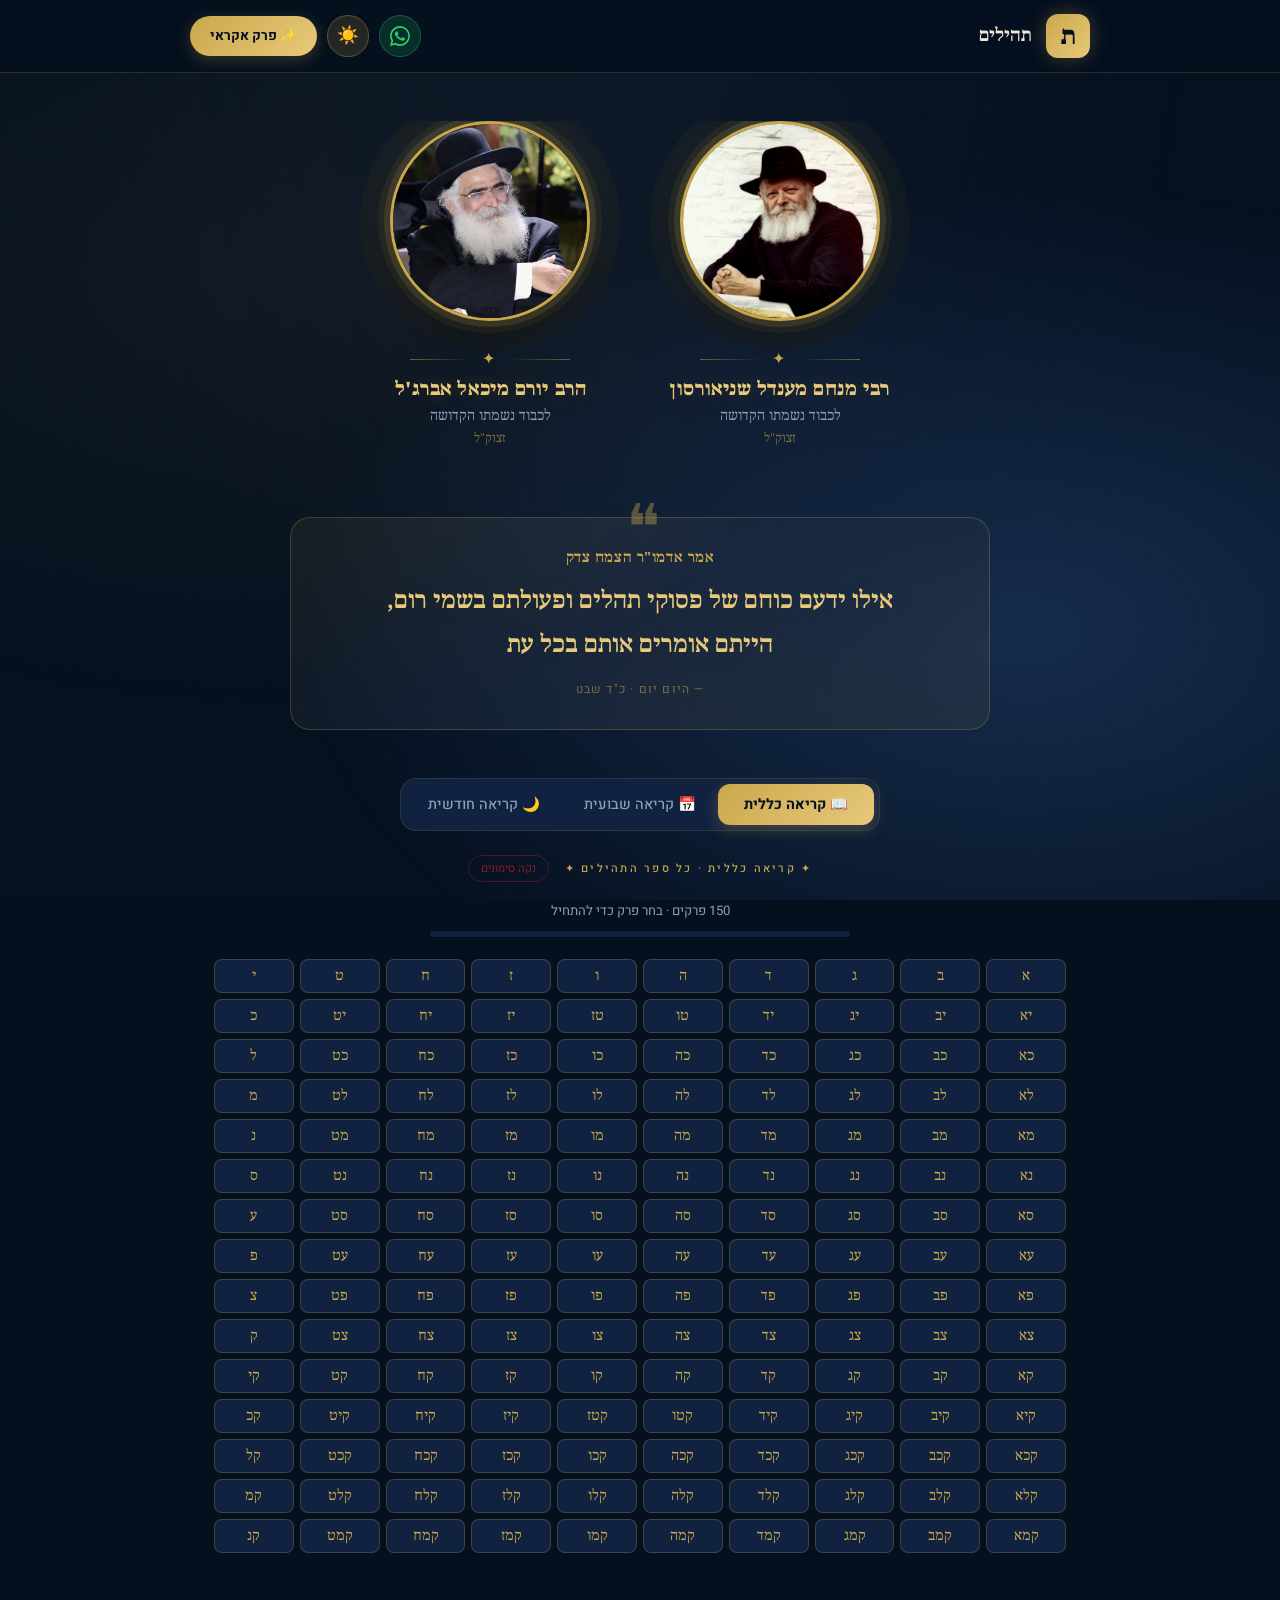
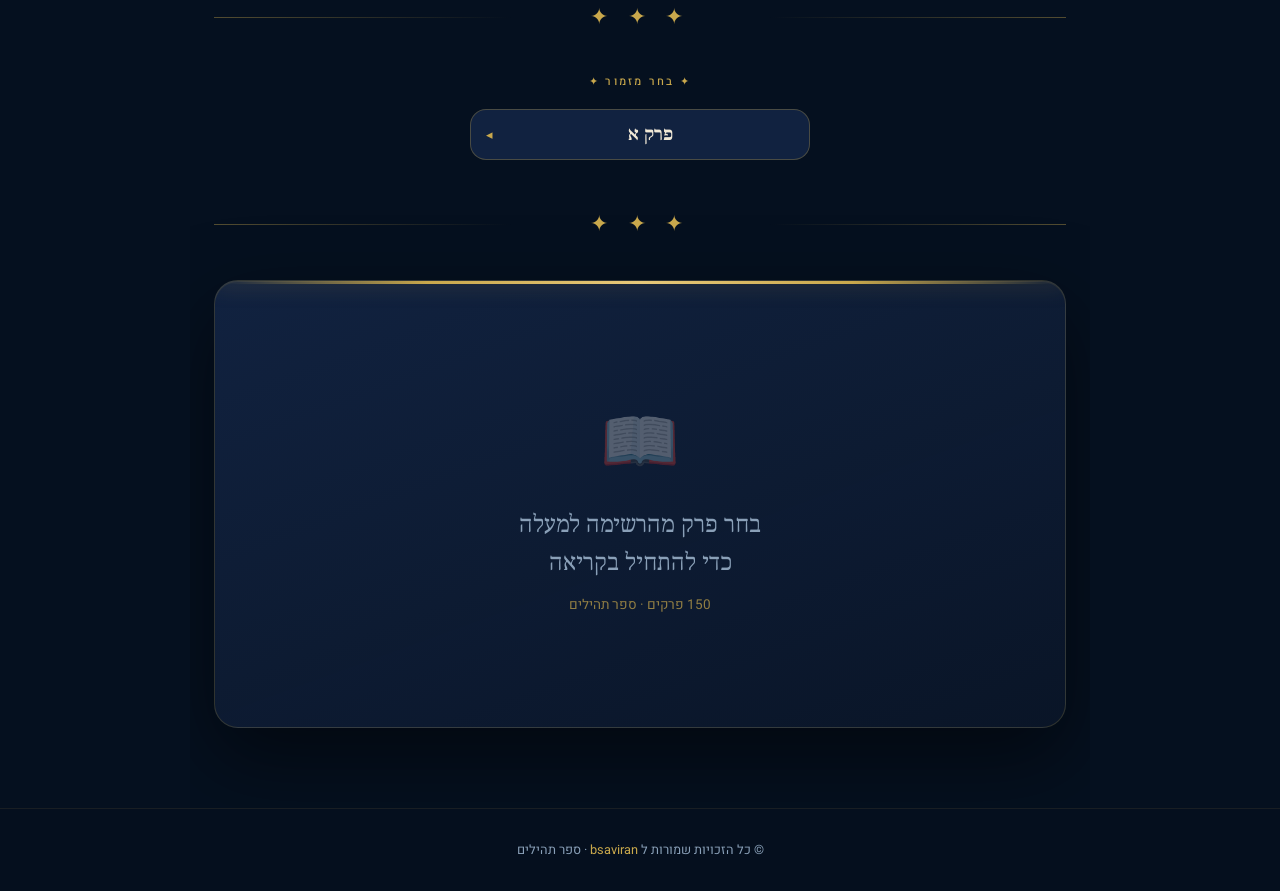
==== index.html @ fd3e4e9b "שיתוף פרק: הקישור פותח ישר את הפרק (?perek=N), באתר ובאפליקציה Co-Authored-By: Claude Opus 5.5 <nore" ====
<!DOCTYPE html>
<html lang="he" dir="rtl">
<head>
    <meta charset="UTF-8">
    <meta name="viewport" content="width=device-width, initial-scale=1.0">
    <title>תהילים</title>
    <meta property="og:description" content="קריאת תהילים יומית בממשק נוח ונקי. לזכויות, לרפואה ולהצלחה.">
    <!-- Favicon - כריכת ספר התהילים -->
    <link rel="icon" type="image/png" href="favicon.png?v=2">

    <!-- PWA - אייקון מסך הבית -->
    <link rel="apple-touch-icon" href="apple-touch-icon.png?v=2">

    <!-- PWA Manifest -->
    <meta name="mobile-web-app-capable" content="yes">
    <meta name="apple-mobile-web-app-capable" content="yes">
    <meta name="apple-mobile-web-app-status-bar-style" content="black-translucent">
    <meta name="apple-mobile-web-app-title" content="תהילים">  
    <meta name="theme-color" content="#0a1628">
    <!-- החלת מצב בהיר/כהה לפני הציור, כדי שלא יהבהב -->
    <script>
        try {
            if (localStorage.getItem('tehillim_theme') === 'light') {
                document.documentElement.dataset.theme = 'light';
                document.querySelector('meta[name="theme-color"]').content = '#f9fafb';
            }
        } catch (e) {}
    </script>
    <link href="https://fonts.googleapis.com/css2?family=Noto+Serif+Hebrew:wght@300;400;700;900&family=Heebo:wght@300;400;500;700&display=swap" rel="stylesheet">
    <link rel="stylesheet" href="style.css?v=9">
</head>
<body>

    <header>
        <div class="header-inner">
            <div class="logo">
                <div class="logo-icon">ת</div>
                <div class="logo-text">
                    תהילים
                </div>
            </div>
            <div class="header-actions">
                <button class="btn-whatsapp" onclick="shareToWhatsapp()" title="שתף בוואטסאפ">
                    <svg xmlns="http://www.w3.org/2000/svg" width="20" height="20" fill="currentColor" viewBox="0 0 16 16">
                        <path d="M13.601 2.326A7.854 7.854 0 0 0 7.994 0C3.627 0 .068 3.558.064 7.926c0 1.399.366 2.76 1.06 3.973L0 16l4.104-1.076a7.858 7.858 0 0 0 3.888 1.02h.003c4.365 0 7.923-3.559 7.927-7.928a7.905 7.905 0 0 0-2.32-5.69zM7.994 14.52a6.573 6.573 0 0 1-3.356-.92l-.24-.144-2.494.654.666-2.433-.156-.251a6.56 6.56 0 0 1-1.007-3.505c0-3.626 2.957-6.584 6.591-6.584a6.56 6.56 0 0 1 4.66 1.931 6.557 6.557 0 0 1 1.928 4.66c-.004 3.639-2.961 6.592-6.592 6.592zm3.615-4.934c-.197-.099-1.17-.578-1.353-.646-.182-.065-.315-.099-.445.099-.133.197-.513.646-.627.775-.114.133-.232.148-.43.05-.197-.1-.836-.308-1.592-.985-.59-.525-.985-1.175-1.103-1.372-.114-.198-.011-.304.088-.403.087-.088.197-.232.296-.346.1-.114.133-.198.198-.33.065-.134.034-.248-.015-.347-.05-.099-.445-1.076-.612-1.47-.16-.389-.323-.335-.445-.34-.114-.007-.247-.007-.38-.007a.729.729 0 0 0-.529.247c-.182.198-.691.677-.691 1.654 0 .977.71 1.916.81 2.049.098.133 1.394 2.132 3.383 2.992.47.205.84.326 1.129.418.475.152.904.129 1.246.08.38-.058 1.171-.48 1.338-.943.164-.464.164-.86.114-.943-.049-.084-.182-.133-.38-.232z"/>
                    </svg>
                </button>
                <button class="btn-theme" id="btnTheme" onclick="toggleTheme()" title="מצב בהיר / כהה">☀️</button>
                <button class="btn-random" id="btnRandom" onclick="getRandomPerek()">✨ פרק אקראי</button>
            </div>
        </div>
    </header>

    <main>


        <!-- Rabbis Tribute -->
        <div class="rabbis-row animate-in">

            <!-- Lubavitcher Rebbe -->
            <div class="rabbi-tribute">
                <div class="rabbi-frame-outer">
                    <div class="rabbi-glow"></div>
                    <div class="rabbi-frame">
                        <img src="images/rebbe.jpg" alt="הרבי מלובביץ זצוק&quot;ל" />
                    </div>
                </div>
                <div class="rabbi-ornament">
                    <div class="rabbi-ornament-line right"></div>
                    <span class="rabbi-ornament-star">✦</span>
                    <div class="rabbi-ornament-line left"></div>
                </div>
                <div class="rabbi-name" style="font-size:1.15rem;">רבי מנחם מענדל שניאורסון</div>
                <div class="rabbi-sub">לכבוד נשמתו הקדושה</div>
                <div class="rabbi-zl">זצוק"ל</div>
            </div>


            <!-- Rabbi Yoram -->
            <div class="rabbi-tribute">
                <div class="rabbi-frame-outer">
                    <div class="rabbi-glow"></div>
                    <div class="rabbi-frame">
                        <img src="images/rav-abergel.webp" alt="הרב יורם מיכאל אברג'ל זצוק&quot;ל" />
                    </div>
                </div>
                <div class="rabbi-ornament">
                    <div class="rabbi-ornament-line right"></div>
                    <span class="rabbi-ornament-star">✦</span>
                    <div class="rabbi-ornament-line left"></div>
                </div>
                <div class="rabbi-name" style="font-size:1.15rem;">הרב יורם מיכאל אברג'ל</div>
                <div class="rabbi-sub">לכבוד נשמתו הקדושה</div>
                <div class="rabbi-zl">זצוק"ל</div>
            </div>


        </div>

        <!-- Quote Banner -->
        <div class="quote-banner animate-in">
            <div class="quote-shimmer"></div>
            <div class="quote-marks">❝</div>
            <div class="quote-attribution">אמר אדמו"ר הצמח צדק</div>
            <div class="quote-text">אילו ידעם כוחם של פסוקי תהלים ופעולתם בשמי רום,<br>הייתם אומרים אותם בכל עת</div>
            <div class="quote-source">— היום יום · כ"ד שבט</div>
        </div>

        <!-- Tab Switch -->
        <div class="reading-tabs">
            <button class="reading-tab active" id="tabGeneral" onclick="switchTab('general')">📖 קריאה כללית</button>
            <button class="reading-tab" id="tabDaily" onclick="switchTab('daily')">📅 קריאה שבועית</button>
            <button class="reading-tab" id="tabMonthly" onclick="switchTab('monthly')">🌙 קריאה חודשית</button>
        </div>

        <!-- === DAILY / WEEKLY SECTION === -->
        <div class="reading-section" id="sectionDaily">
            <div class="daily-section">
                <div style="display:flex;align-items:center;justify-content:center;gap:16px;margin-bottom:1.2rem;">
                    <p class="daily-label" style="margin-bottom:0;">✦ קריאה שבועית · לפי ימות השבוע ✦</p>
                    <button class="btn-clear-reads" onclick="clearWeeklyReads()"> נקה סימונים</button>
                </div>
                <div class="days-grid" id="daysGrid"></div>
            </div>

            <!-- Day Reading Bar -->
            <div class="day-reading-bar" id="dayReadingBar">
                <div class="day-reading-info">
                    <div class="day-reading-title" id="dayReadingTitle"></div>
                    <div class="day-reading-subtitle" id="dayReadingSubtitle"></div>
                </div>
                <div class="day-reading-btns" id="dayReadingBtns"></div>
            </div>
        </div>

        <!-- === MONTHLY SECTION === -->
        <div class="reading-section" id="sectionMonthly">
            <div class="monthly-section">
                <div style="display:flex;align-items:center;justify-content:center;gap:16px;margin-bottom:1.2rem;">
                    <p class="daily-label" style="margin-bottom:0;">✦ קריאה חודשית · לפי ימות החודש ✦</p>
                    <button class="btn-clear-reads" onclick="clearMonthlyReads()"> נקה סימונים</button>
                </div>
                <div class="monthly-grid" id="monthlyGrid"></div>
            </div>

            <!-- Month Day Reading Bar -->
            <div class="month-reading-bar" id="monthReadingBar">
                <div class="day-reading-info">
                    <div class="month-reading-title" id="monthReadingTitle"></div>
                    <div class="day-reading-subtitle" id="monthReadingSubtitle"></div>
                </div>
                <div class="day-reading-btns" id="monthReadingBtns"></div>
            </div>
        </div>

        <!-- === GENERAL SECTION (all chapters) === -->
        <div class="reading-section active" id="sectionGeneral">
            <div class="general-section">
                <div style="display:flex;align-items:center;justify-content:center;gap:16px;margin-bottom:1.2rem;">
                    <p class="daily-label" style="margin-bottom:0;">✦ קריאה כללית · כל ספר התהילים ✦</p>
                    <button class="btn-clear-reads" onclick="clearGeneralReads()"> נקה סימונים</button>
                </div>
                <div class="general-progress" id="generalProgress"></div>
                <div class="general-progress-track"><div class="general-progress-fill" id="generalProgressFill"></div></div>
                <div class="general-grid" id="generalGrid"></div>
            </div>
        </div>

        <div class="ornament-divider"><span>✦ ✦ ✦</span></div>

        <!-- Selector -->
        <div class="selector-section">
            <p class="selector-label">✦ בחר מזמור ✦</p>
            <div class="selector-wrapper">
                <select id="perekSelect" onchange="fetchPerek(this.value)"></select>
            </div>
        </div>

        <div class="ornament-divider"><span>✦ ✦ ✦</span></div>

        <!-- Loader -->
        <div id="loader">
            <div class="loader-spinner"></div>
            <p class="loader-text">טוען מזמור...</p>
        </div>

        <!-- Chapter Card -->
        <div class="chapter-card" id="chapterCard">
            <div class="card-topbar"></div>
            <div class="card-inner">
                <div id="emptyState" class="empty-state">
                    <div class="empty-icon">📖</div>
                    <div class="empty-text">בחר פרק מהרשימה למעלה<br>כדי להתחיל בקריאה</div>
                    <div class="empty-hint">150 פרקים · ספר תהילים</div>
                </div>
                <div id="chapterContent" style="display:none;">
                    <h2 id="perekTitle"></h2>
                    <p class="chapter-subtitle" id="chapterSubtitle"></p>
                    <div class="text-tools">
                        <button class="tool-btn" id="btnTextSmaller" onclick="changeTextScale(-1)" aria-label="הקטן טקסט" title="הקטן טקסט">א-</button>
                        <button class="tool-btn" id="btnTextBigger" onclick="changeTextScale(1)" aria-label="הגדל טקסט" title="הגדל טקסט">א+</button>
                    </div>
                    <div id="perekBody"></div>
                    <div class="mark-read-wrap">
                        <button class="btn-mark-read" id="btnMarkRead" onclick="toggleRead()">
                            <span id="markReadIcon">☐</span>
                            <span id="markReadText">קראתי</span>
                        </button>
                    </div>
                    <div class="chapter-nav">
                        <button class="nav-btn" id="btnPrev" onclick="navigate(-1)">הקודם ◀</button>
                        <span class="chapter-counter" id="chapterCounter"></span>
                        <button class="nav-btn" id="btnNext" onclick="navigate(1)">▶ הבא</button>
                    </div>
                </div>
            </div>
        </div>
    </main>

    <footer>
        <p class="footer-text">© כל הזכויות שמורות ל<span> bsaviran </span> · ספר תהילים</p>
    </footer>

    <script src="app.js?v=7"></script>
</body>
</html>
---- style.css ----
/* ===== תהילים — עיצוב ===== */

:root {
    --gold: #c9a84c;
    --gold-light: #e8c97a;
    --gold-dim: rgba(201,168,76,0.15);
    --deep: #05101f;
    --navy: #0a1628;
    --navy-mid: #112240;
    --navy-light: #1a3358;
    --text: #f0e8d6;
    --text-dim: #8aa0b8;
    --parchment: #fdf6e3;
    --silver: #8fa3bc;
    --silver-dim: rgba(143,163,188,0.12);

    /* צבעים שמשתנים בין מצב כהה לבהיר */
    --bg: #05101f;
    --header-bg: rgba(5,16,31,0.85);
    --footer-bg: rgba(5,16,31,0.6);
    --panel-bg: rgba(17,34,64,0.9);
    --banner-mid: rgba(17,34,64,0.6);
    --card-end: rgba(10,22,40,0.95);
    --card-shadow: rgba(0,0,0,0.5);
    --glow-1: rgba(26,51,88,0.8);
    --glow-2: rgba(10,22,40,0.9);
    --success: #4ade80;
    --danger: #f87171;
}

/* ===== מצב בהיר: לבן רך עם נייבי וזהב ===== */
:root[data-theme="light"] {
    --gold: #a37b1f;
    --gold-light: #b8912f;
    --gold-dim: rgba(163,123,31,0.10);
    --navy-mid: #f9fafb;            /* כרטיסים — לבן רך, לא בוהק */
    --text: #1c2a3d;                /* טקסט נייבי כהה במקום שחור */
    --text-dim: #66707d;
    --silver: #5b6e86;
    --silver-dim: rgba(91,110,134,0.10);

    --bg: #eef0f3;                  /* רקע לבן-אפרפר קריר */
    --header-bg: rgba(249,250,251,0.92);
    --footer-bg: #f9fafb;
    --panel-bg: #f9fafb;
    --banner-mid: #f9fafb;
    --card-end: #f9fafb;
    --card-shadow: rgba(28,42,61,0.08);
    --glow-1: transparent;
    --glow-2: transparent;
    --success: #2f7a4a;
    --danger: #a83a3a;
}
:root[data-theme="light"] body::after { opacity: 0; }

* { margin: 0; padding: 0; box-sizing: border-box; }

html {
    overflow-x: hidden;
}

body {
    overflow-x: hidden;
    max-width: 100vw;
    position: relative;
}

body {
    font-family: 'Heebo', sans-serif;
    background-color: var(--bg);
    transition: background-color 0.3s, color 0.3s;
    color: var(--text);
    min-height: 100vh;
}

body::before {
    content: '';
    position: fixed;
    inset: 0;
    background:
        radial-gradient(ellipse at 20% 30%, rgba(201,168,76,0.06) 0%, transparent 50%),
        radial-gradient(ellipse at 80% 70%, var(--glow-1) 0%, transparent 50%),
        radial-gradient(ellipse at 50% 0%, var(--glow-2) 0%, transparent 60%);
    pointer-events: none;
    z-index: 0;
}

body::after {
    content: '';
    position: fixed;
    inset: 0;
    background-image: url("data:image/svg+xml,%3Csvg viewBox='0 0 512 512' xmlns='http://www.w3.org/2000/svg'%3E%3Cfilter id='noise'%3E%3CfeTurbulence type='fractalNoise' baseFrequency='0.9' numOctaves='4' stitchTiles='stitch'/%3E%3C/filter%3E%3Crect width='100%25' height='100%25' filter='url(%23noise)' opacity='0.04'/%3E%3C/svg%3E");
    pointer-events: none;
    z-index: 0;
    opacity: 0.4;
}

/* === HEADER === */
header {
    position: sticky;
    top: 0;
    z-index: 100;
    background: var(--header-bg);
    backdrop-filter: blur(20px);
    border-bottom: 1px solid rgba(201,168,76,0.2);
    padding: 0 2rem;
}

.header-inner {
    max-width: 900px;
    margin: 0 auto;
    display: flex;
    align-items: center;
    justify-content: space-between;
    height: 72px;
}

.logo {
    display: flex;
    align-items: center;
    gap: 14px;
}

.logo-icon {
    width: 44px;
    height: 44px;
    background: linear-gradient(135deg, var(--gold), var(--gold-light));
    border-radius: 12px;
    display: flex;
    align-items: center;
    justify-content: center;
    font-family: 'Noto Serif Hebrew', serif;
    font-size: 1.5rem;
    font-weight: 900;
    color: var(--deep);
    box-shadow: 0 0 20px rgba(201,168,76,0.3);
    flex-shrink: 0;
}

.logo-text {
    font-family: 'Noto Serif Hebrew', serif;
    font-size: 0.9rem;
    font-weight: 700;
    color: var(--text);
    line-height: 1.1;
    display: block;
}

.logo-subtitle {
    font-size: 0.6rem;
    color: var(--gold);
    font-family: 'Heebo', sans-serif;
    font-weight: 400;
    line-height: 1.2;
    display: block;
}

@media (min-width: 600px) { 
    .logo-text { font-size: 1.1rem; }
    .logo-subtitle { font-size: 0.7rem; }
}

.header-actions {
    display: flex;
    gap: 10px;
    align-items: center;
}

.btn-whatsapp {
    width: 42px;
    height: 42px;
    background: rgba(37,211,102,0.15);
    border: 1px solid rgba(37,211,102,0.3);
    border-radius: 50%;
    display: flex;
    align-items: center;
    justify-content: center;
    cursor: pointer;
    transition: all 0.3s;
    color: #25d366;
}
.btn-whatsapp:hover {
    background: rgba(37,211,102,0.25);
    transform: scale(1.08);
}

.btn-theme {
    width: 42px;
    height: 42px;
    background: var(--gold-dim);
    border: 1px solid rgba(201,168,76,0.35);
    border-radius: 50%;
    display: flex;
    align-items: center;
    justify-content: center;
    cursor: pointer;
    transition: all 0.3s;
    font-size: 1.1rem;
    line-height: 1;
}
.btn-theme:hover {
    background: rgba(201,168,76,0.25);
    transform: scale(1.08);
}

.btn-random {
    background: linear-gradient(135deg, var(--gold), var(--gold-light));
    color: var(--deep);
    border: none;
    padding: 10px 20px;
    border-radius: 50px;
    font-family: 'Heebo', sans-serif;
    font-size: 0.85rem;
    font-weight: 700;
    cursor: pointer;
    transition: all 0.3s;
    box-shadow: 0 4px 15px rgba(201,168,76,0.25);
    white-space: nowrap;
}
.btn-random:hover {
    transform: translateY(-2px);
    box-shadow: 0 8px 25px rgba(201,168,76,0.4);
}

/* === TABS === */
.reading-tabs {
    display: flex;
    gap: 0;
    margin-bottom: 1.5rem;
    background: var(--navy-mid);
    border: 1px solid rgba(201,168,76,0.15);
    border-radius: 16px;
    padding: 5px;
    max-width: 480px;
    margin-left: auto;
    margin-right: auto;
}

.reading-tab {
    flex: 1;
    padding: 10px 20px;
    border: none;
    border-radius: 12px;
    background: transparent;
    color: var(--text-dim);
    font-family: 'Heebo', sans-serif;
    font-size: 0.9rem;
    font-weight: 500;
    cursor: pointer;
    transition: all 0.3s;
}

.reading-tab.active {
    background: linear-gradient(135deg, var(--gold), var(--gold-light));
    color: var(--deep);
    font-weight: 700;
    box-shadow: 0 4px 15px rgba(201,168,76,0.3);
}

.reading-tab:not(.active):hover {
    color: var(--gold);
    background: var(--gold-dim);
}

/* === MAIN === */
main {
    position: relative;
    z-index: 1;
    max-width: 900px;
    width: 100%;
    margin: 0 auto;
    padding: 3rem 1.5rem 5rem;
    overflow: hidden;
}

/* === DAILY SECTION === */
.daily-section {
    margin-bottom: 3rem;
}

.daily-label {
    font-size: 0.7rem;
    letter-spacing: 0.2em;
    text-transform: uppercase;
    color: var(--gold);
    margin-bottom: 1.2rem;
    text-align: center;
    font-weight: 500;
}

.days-grid {
    display: grid;
    grid-template-columns: repeat(7, 1fr);
    gap: 8px;
}

@media (max-width: 600px) {
    .days-grid {
        grid-template-columns: repeat(4, 1fr);
    }
}

.day-card {
    background: var(--navy-mid);
    border: 1px solid rgba(201,168,76,0.15);
    border-radius: 14px;
    padding: 12px 8px;
    text-align: center;
    cursor: pointer;
    transition: all 0.25s;
    position: relative;
    overflow: hidden;
}

.day-card::before {
    content: '';
    position: absolute;
    inset: 0;
    background: linear-gradient(135deg, var(--gold-dim), transparent);
    opacity: 0;
    transition: opacity 0.25s;
}

.day-card:hover::before,
.day-card.today::before {
    opacity: 1;
}

.day-card:hover,
.day-card.today {
    border-color: var(--gold);
    transform: translateY(-3px);
    box-shadow: 0 8px 25px rgba(0,0,0,0.3), 0 0 15px rgba(201,168,76,0.1);
}

.day-card.today {
    border-color: var(--gold);
    box-shadow: 0 0 0 1px var(--gold), 0 8px 25px rgba(201,168,76,0.2);
}

.today-badge {
    position: absolute;
    top: 5px;
    left: 50%;
    transform: translateX(-50%);
    background: var(--gold);
    color: var(--deep);
    font-size: 0.45rem;
    font-weight: 700;
    padding: 2px 6px;
    border-radius: 20px;
    white-space: nowrap;
    letter-spacing: 0.05em;
}

.day-name {
    font-family: 'Noto Serif Hebrew', serif;
    font-size: 0.95rem;
    font-weight: 700;
    color: var(--text);
    margin-bottom: 4px;
    position: relative;
    z-index: 1;
}

.day-card.today .day-name {
    color: var(--gold-light);
}

.day-range {
    font-family: 'Noto Serif Hebrew', serif;
    font-size: 0.65rem;
    color: var(--text-dim);
    line-height: 1.4;
    position: relative;
    z-index: 1;
}

.day-card.today .day-range {
    color: var(--gold);
}

.day-card .day-count {
    font-size: 0.55rem;
    color: rgba(201,168,76,0.5);
    margin-top: 3px;
    position: relative;
    z-index: 1;
}

.day-done-progress {
    font-size: 0.55rem;
    color: var(--success);
    margin-top: 3px;
    position: relative;
    z-index: 1;
    display: none;
}
.day-done-progress.has-progress {
    display: block;
}

/* === MONTHLY GRID === */
.monthly-section {
    margin-bottom: 3rem;
}

.monthly-grid {
    display: grid;
    grid-template-columns: repeat(6, 1fr);
    gap: 8px;
}

@media (max-width: 600px) {
    .monthly-grid {
        grid-template-columns: repeat(4, 1fr);
    }
}

.month-day-card {
    background: var(--navy-mid);
    border: 1px solid rgba(143,163,188,0.15);
    border-radius: 14px;
    padding: 10px 6px;
    text-align: center;
    cursor: pointer;
    transition: all 0.25s;
    position: relative;
    overflow: hidden;
}

.month-day-card::before {
    content: '';
    position: absolute;
    inset: 0;
    background: linear-gradient(135deg, var(--gold-dim), transparent);
    opacity: 0;
    transition: opacity 0.25s;
}

.month-day-card:hover::before {
    opacity: 1;
}

.month-day-card:hover {
    border-color: var(--gold);
    transform: translateY(-3px);
    box-shadow: 0 8px 25px rgba(0,0,0,0.3);
}

.month-day-card.today-month {
    border-color: var(--gold);
    box-shadow: 0 0 0 1px var(--gold), 0 8px 25px rgba(201,168,76,0.2);
}

.month-day-card.today-month::before {
    opacity: 1;
}

.today-month-badge {
    position: absolute;
    top: 5px;
    left: 50%;
    transform: translateX(-50%);
    background: var(--gold);
    color: var(--deep);
    font-size: 0.42rem;
    font-weight: 700;
    padding: 2px 5px;
    border-radius: 20px;
    white-space: nowrap;
    letter-spacing: 0.05em;
}

.month-day-num {
    font-family: 'Noto Serif Hebrew', serif;
    font-size: 0.9rem;
    font-weight: 700;
    color: var(--text);
    margin-bottom: 3px;
    position: relative;
    z-index: 1;
}

.month-day-card.today-month .month-day-num {
    color: var(--gold-light);
}

.month-day-range {
    font-family: 'Noto Serif Hebrew', serif;
    font-size: 0.6rem;
    color: var(--text-dim);
    line-height: 1.4;
    position: relative;
    z-index: 1;
}

.month-day-card.today-month .month-day-range {
    color: var(--gold);
}

.month-day-count {
    font-size: 0.5rem;
    color: rgba(201,168,76,0.5);
    margin-top: 3px;
    position: relative;
    z-index: 1;
}

.month-done-progress {
    font-size: 0.5rem;
    color: var(--success);
    margin-top: 3px;
    position: relative;
    z-index: 1;
    display: none;
}
.month-done-progress.has-progress { display: block; }

/* === SELECTOR SECTION === */
.selector-section {
    text-align: center;
    margin-bottom: 3rem;
}

.selector-label {
    font-size: 0.7rem;
    letter-spacing: 0.2em;
    text-transform: uppercase;
    color: var(--gold);
    margin-bottom: 1.2rem;
    font-weight: 500;
}

.selector-wrapper {
    position: relative;
    display: inline-block;
    width: 100%;
    max-width: 340px;
}

.selector-wrapper::after {
    content: '◂';
    position: absolute;
    left: 1rem;
    top: 50%;
    transform: translateY(-50%);
    color: var(--gold);
    pointer-events: none;
    font-size: 0.8rem;
}

#perekSelect {
    width: 100%;
    padding: 14px 20px 14px 40px;
    background: var(--navy-mid);
    border: 1px solid rgba(201,168,76,0.3);
    border-radius: 16px;
    color: var(--text);
    font-family: 'Noto Serif Hebrew', serif;
    font-size: 1.1rem;
    font-weight: 700;
    cursor: pointer;
    appearance: none;
    -webkit-appearance: none;
    outline: none;
    transition: all 0.3s;
    text-align: center;
}
#perekSelect:focus, #perekSelect:hover {
    border-color: var(--gold);
    box-shadow: 0 0 0 3px var(--gold-dim), 0 8px 30px rgba(0,0,0,0.3);
}
#perekSelect option {
    background: var(--navy-mid);
    color: var(--text);
}

.quick-grid {
    display: flex;
    flex-wrap: wrap;
    gap: 8px;
    justify-content: center;
    margin-top: 1.5rem;
    max-width: 560px;
    margin-left: auto;
    margin-right: auto;
}

.quick-btn {
    width: 42px;
    height: 42px;
    background: var(--navy-mid);
    border: 1px solid rgba(201,168,76,0.15);
    border-radius: 10px;
    color: var(--text-dim);
    font-family: 'Noto Serif Hebrew', serif;
    font-size: 0.78rem;
    cursor: pointer;
    transition: all 0.2s;
    display: flex;
    align-items: center;
    justify-content: center;
}
.quick-btn:hover {
    background: var(--gold-dim);
    border-color: var(--gold);
    color: var(--gold);
    transform: translateY(-2px);
}
.quick-btn.active {
    background: var(--gold);
    color: var(--deep);
    border-color: var(--gold);
    font-weight: 700;
}

/* === DIVIDER === */
.ornament-divider {
    text-align: center;
    margin: 2.5rem 0;
    position: relative;
}
.ornament-divider::before, .ornament-divider::after {
    content: '';
    position: absolute;
    top: 50%;
    width: 35%;
    height: 1px;
    background: linear-gradient(to var(--dir, left), transparent, rgba(201,168,76,0.4));
}
.ornament-divider::before { right: 0; --dir: right; }
.ornament-divider::after { left: 0; --dir: left; }
.ornament-divider span {
    color: var(--gold);
    font-size: 1.4rem;
    position: relative;
    z-index: 1;
    letter-spacing: 0.3em;
}

/* Day reading modal / panel */
.day-reading-bar {
    display: none;
    background: linear-gradient(135deg, rgba(201,168,76,0.12), var(--panel-bg));
    border: 1px solid rgba(201,168,76,0.3);
    border-radius: 16px;
    padding: 16px 20px;
    margin-bottom: 2rem;
    animation: fadeIn 0.4s ease;
}

.day-reading-bar.visible {
    display: flex;
    align-items: center;
    justify-content: space-between;
    flex-wrap: wrap;
    gap: 12px;
}

/* Monthly reading bar - silver theme */
.month-reading-bar {
    display: none;
    background: linear-gradient(135deg, rgba(201,168,76,0.12), var(--panel-bg));
    border: 1px solid rgba(201,168,76,0.3);
    border-radius: 16px;
    padding: 16px 20px;
    margin-bottom: 2rem;
    animation: fadeIn 0.4s ease;
}

.month-reading-bar.visible {
    display: flex;
    align-items: center;
    justify-content: space-between;
    flex-wrap: wrap;
    gap: 12px;
}

.day-reading-info {
    display: flex;
    flex-direction: column;
    gap: 4px;
}

.day-reading-title {
    font-family: 'Noto Serif Hebrew', serif;
    font-size: 1.1rem;
    font-weight: 700;
    color: var(--gold-light);
}

.month-reading-title {
    font-family: 'Noto Serif Hebrew', serif;
    font-size: 1.1rem;
    font-weight: 700;
    color: var(--gold-light);
}

.day-reading-subtitle {
    font-size: 0.78rem;
    color: var(--text-dim);
}

.day-reading-btns {
    display: flex;
    gap: 8px;
    flex-wrap: wrap;
}

.day-chapter-btn {
    background: var(--navy-mid);
    border: 1px solid rgba(201,168,76,0.25);
    border-radius: 8px;
    color: var(--gold);
    font-family: 'Noto Serif Hebrew', serif;
    font-size: 0.8rem;
    padding: 6px 10px;
    cursor: pointer;
    transition: all 0.2s;
}
.day-chapter-btn:hover {
    background: var(--gold);
    color: var(--deep);
    border-color: var(--gold);
}
.day-chapter-btn.reading {
    background: var(--gold);
    color: var(--deep);
    font-weight: 700;
}
.day-chapter-btn.done {
    background: rgba(34,197,94,0.12);
    border-color: rgba(34,197,94,0.45);
    color: var(--success);
    position: relative;
}
.day-chapter-btn.done::after {
    content: '✓';
    position: absolute;
    top: -5px;
    left: -5px;
    width: 13px;
    height: 13px;
    background: #22c55e;
    color: white;
    border-radius: 50%;
    font-size: 0.5rem;
    line-height: 13px;
    text-align: center;
    display: block;
}
.day-chapter-btn.done.reading {
    background: var(--gold);
    color: var(--deep);
    border-color: var(--gold);
}

/* === GENERAL READING (all 150) === */
.general-section { margin-bottom: 3rem; }
.general-progress {
    text-align: center;
    font-size: 0.82rem;
    color: var(--text-dim);
    margin-bottom: 0.6rem;
}
.general-progress strong { color: var(--success); }
.general-progress-track {
    height: 6px;
    background: var(--navy-mid);
    border-radius: 3px;
    overflow: hidden;
    margin: 0 auto 1.4rem;
    max-width: 420px;
}
.general-progress-fill {
    height: 100%;
    width: 0;
    background: linear-gradient(90deg, #22c55e, #4ade80);
    transition: width 0.4s ease;
}
.general-grid {
    display: grid;
    grid-template-columns: repeat(10, 1fr);
    gap: 6px;
}
.general-chapter-btn {
    background: var(--navy-mid);
    border: 1px solid rgba(201,168,76,0.25);
    border-radius: 8px;
    color: var(--gold);
    font-family: 'Noto Serif Hebrew', serif;
    font-size: 0.85rem;
    padding: 8px 0;
    cursor: pointer;
    transition: all 0.2s;
    position: relative;
}
.general-chapter-btn:hover { background: var(--gold); color: var(--deep); border-color: var(--gold); }
.general-chapter-btn.reading { background: var(--gold); color: var(--deep); font-weight: 700; }
.general-chapter-btn.done {
    background: rgba(34,197,94,0.12);
    border-color: rgba(34,197,94,0.45);
    color: var(--success);
}
.general-chapter-btn.done::after {
    content: '✓';
    position: absolute;
    top: -5px;
    left: -5px;
    width: 13px;
    height: 13px;
    background: #22c55e;
    color: white;
    border-radius: 50%;
    font-size: 0.5rem;
    line-height: 13px;
    text-align: center;
}
.general-chapter-btn.done.reading { background: var(--gold); color: var(--deep); border-color: var(--gold); }
@media (min-width: 481px) and (max-width: 600px) {
    .general-grid { grid-template-columns: repeat(8, 1fr); }
}

/* Monthly chapter buttons - silver */
.month-chapter-btn {
    background: var(--navy-mid);
    border: 1px solid rgba(201,168,76,0.25);
    border-radius: 8px;
    color: var(--gold);
    font-family: 'Noto Serif Hebrew', serif;
    font-size: 0.8rem;
    padding: 6px 10px;
    cursor: pointer;
    transition: all 0.2s;
}
.month-chapter-btn:hover {
    background: var(--gold);
    color: var(--deep);
    border-color: var(--gold);
}
.month-chapter-btn.reading {
    background: var(--gold);
    color: var(--deep);
    font-weight: 700;
}
.month-chapter-btn.done {
    background: rgba(34,197,94,0.12);
    border-color: rgba(34,197,94,0.45);
    color: var(--success);
    position: relative;
}
.month-chapter-btn.done::after {
    content: '✓';
    position: absolute;
    top: -5px;
    left: -5px;
    width: 13px;
    height: 13px;
    background: #22c55e;
    color: white;
    border-radius: 50%;
    font-size: 0.5rem;
    line-height: 13px;
    text-align: center;
    display: block;
}
.month-chapter-btn.done.reading {
    background: var(--gold);
    color: var(--deep);
    border-color: var(--gold);
}

.mark-read-wrap {
    text-align: center;
    margin-top: 2.5rem;
}
.btn-mark-read {
    background: var(--navy-mid);
    border: 1.5px solid rgba(201,168,76,0.3);
    border-radius: 50px;
    color: var(--text-dim);
    font-family: 'Noto Serif Hebrew', serif;
    font-size: 1rem;
    padding: 12px 28px;
    cursor: pointer;
    transition: all 0.25s;
    display: inline-flex;
    align-items: center;
    gap: 10px;
}
.btn-mark-read:hover {
    border-color: var(--gold);
    color: var(--gold);
    background: var(--gold-dim);
}
.btn-mark-read.done {
    background: rgba(34,197,94,0.12);
    border-color: rgba(34,197,94,0.5);
    color: var(--success);
}
.btn-mark-read.done:hover {
    background: rgba(220,38,38,0.1);
    border-color: rgba(220,38,38,0.4);
    color: var(--danger);
}

.btn-clear-reads {
    background: transparent;
    border: 1px solid rgba(220,38,38,0.3);
    border-radius: 20px;
    color: rgba(220,38,38,0.6);
    font-family: 'Heebo', sans-serif;
    font-size: 0.7rem;
    padding: 4px 12px;
    cursor: pointer;
    transition: all 0.2s;
    white-space: nowrap;
}
.btn-clear-reads:hover {
    background: rgba(220,38,38,0.1);
    border-color: rgba(220,38,38,0.6);
    color: var(--danger);
}

/* === CHAPTER CARD === */
.chapter-card {
    background: linear-gradient(160deg, var(--navy-mid) 0%, var(--card-end) 100%);
    border: 1px solid rgba(201,168,76,0.2);
    border-radius: 24px;
    overflow: hidden;
    box-shadow: 0 30px 80px var(--card-shadow), inset 0 1px 0 rgba(201,168,76,0.1);
    transition: opacity 0.4s;
}

.card-topbar {
    height: 3px;
    background: linear-gradient(90deg, transparent, var(--gold), var(--gold-light), var(--gold), transparent);
    box-shadow: 0 0 20px rgba(201,168,76,0.5);
}

.card-inner {
    padding: 2.5rem 2rem;
}
@media (min-width: 600px) { .card-inner { padding: 4rem 5rem; } }

.empty-state {
    text-align: center;
    padding: 3rem 1rem;
}
.empty-icon {
    font-size: 4rem;
    margin-bottom: 1rem;
    opacity: 0.3;
}
.empty-text {
    font-family: 'Noto Serif Hebrew', serif;
    font-size: 1.4rem;
    color: var(--text-dim);
    line-height: 1.7;
}
.empty-hint {
    margin-top: 0.8rem;
    font-size: 0.85rem;
    color: var(--gold);
    opacity: 0.7;
}

#perekTitle {
    font-family: 'Noto Serif Hebrew', serif;
    font-size: 2.5rem;
    font-weight: 900;
    color: var(--gold);
    text-align: center;
    margin-bottom: 0.5rem;
    text-shadow: 0 0 30px rgba(201,168,76,0.3);
    letter-spacing: 0.02em;
}
@media (min-width: 600px) { #perekTitle { font-size: 3.5rem; } }

.chapter-subtitle {
    text-align: center;
    color: var(--text-dim);
    font-size: 0.8rem;
    letter-spacing: 0.15em;
    text-transform: uppercase;
    margin-bottom: 3rem;
}

/* כפתורי גודל טקסט */
.text-tools { display: flex; justify-content: center; gap: 10px; margin: -2rem 0 2rem; }
.tool-btn {
    min-width: 44px;
    height: 44px;
    background: none;
    border: 1px solid rgba(201,168,76,0.3);
    border-radius: 12px;
    color: var(--gold);
    font-family: 'Noto Serif Hebrew', serif;
    font-size: 1.05rem;
    cursor: pointer;
    transition: background 0.2s;
}
.tool-btn:hover:not(:disabled) { background: var(--gold-dim); }
.tool-btn:disabled { opacity: 0.3; cursor: not-allowed; }

#perekBody {
    font-family: 'Noto Serif Hebrew', serif;
    font-size: calc(1.5rem * var(--text-scale, 1));
    line-height: 2.6;
    color: var(--text);
    text-align: right;
    transition: opacity 0.4s;
}
@media (min-width: 600px) { #perekBody { font-size: calc(1.75rem * var(--text-scale, 1)); } }

.verse-sep {
    color: rgba(201,168,76,0.35);
    font-size: 1rem;
    padding: 0 6px;
    vertical-align: middle;
}

#loader {
    text-align: center;
    padding: 5rem;
    display: none;
}
.loader-spinner {
    width: 48px;
    height: 48px;
    border: 3px solid rgba(201,168,76,0.15);
    border-top-color: var(--gold);
    border-radius: 50%;
    animation: spin 0.8s linear infinite;
    margin: 0 auto 1rem;
}
@keyframes spin { to { transform: rotate(360deg); } }
.loader-text {
    color: var(--text-dim);
    font-family: 'Noto Serif Hebrew', serif;
    font-size: 1.1rem;
}

.chapter-nav {
    display: flex;
    justify-content: space-between;
    align-items: center;
    margin-top: 3rem;
    padding-top: 2rem;
    border-top: 1px solid rgba(201,168,76,0.15);
}
.nav-btn {
    background: none;
    border: 1px solid rgba(201,168,76,0.2);
    border-radius: 12px;
    color: var(--gold);
    padding: 10px 18px;
    font-family: 'Noto Serif Hebrew', serif;
    font-size: 1rem;
    cursor: pointer;
    transition: all 0.25s;
    display: flex;
    align-items: center;
    gap: 8px;
}
.nav-btn:hover {
    background: var(--gold-dim);
    border-color: var(--gold);
    transform: translateY(-1px);
}
.nav-btn:disabled {
    opacity: 0.2;
    cursor: not-allowed;
    transform: none;
}

.chapter-counter {
    font-size: 0.8rem;
    color: var(--text-dim);
    font-weight: 500;
}

footer {
    position: relative;
    z-index: 1;
    border-top: 1px solid rgba(201,168,76,0.1);
    padding: 2rem;
    text-align: center;
    background: var(--footer-bg);
}
.footer-text {
    font-size: 0.8rem;
    color: var(--text-dim);
}
.footer-text span { color: var(--gold); }

@keyframes fadeIn {
    from { opacity: 0; transform: translateY(12px); }
    to { opacity: 1; transform: translateY(0); }
}
.animate-in {
    animation: fadeIn 0.5s ease forwards;
}

/* Hidden section helper */
.reading-section { display: none; }
.reading-section.active { display: block; }


.rabbis-row {
    display: flex;
    justify-content: center;
    gap: 5rem;
    flex-wrap: wrap;
    margin-bottom: 1.5rem;
    overflow: hidden;
    width: 100%;
}

.rabbi-tribute {
    text-align: center;
    position: relative;
    flex: 0 0 auto;
}

/* Quote banner */
.quote-banner {
    position: relative;
    max-width: 700px;
    margin: 0 auto 3rem;
    text-align: center;
    padding: 2rem 2.5rem;
}

.quote-banner::before {
    content: '';
    position: absolute;
    inset: 0;
    background: linear-gradient(135deg, rgba(201,168,76,0.08) 0%, var(--banner-mid) 50%, rgba(201,168,76,0.08) 100%);
    border: 1px solid rgba(201,168,76,0.25);
    border-radius: 20px;
    backdrop-filter: blur(4px);
}

.quote-marks {
    position: absolute;
    top: -18px;
    left: 50%;
    transform: translateX(-50%);
    font-size: 4rem;
    color: var(--gold);
    opacity: 0.4;
    font-family: 'Noto Serif Hebrew', serif;
    line-height: 1;
    z-index: 1;
    letter-spacing: -0.1em;
}

.quote-text {
    position: relative;
    z-index: 1;
    font-family: 'Noto Serif Hebrew', serif;
    font-size: 1.25rem;
    font-weight: 700;
    color: var(--gold-light);
    line-height: 1.9;
    text-shadow: 0 0 30px rgba(201,168,76,0.15);
}

@media (min-width: 600px) { .quote-text { font-size: 1.45rem; } }

.quote-attribution {
    position: relative;
    z-index: 1;
    font-family: 'Noto Serif Hebrew', serif;
    font-size: 0.88rem;
    font-weight: 700;
    color: var(--gold);
    margin-bottom: 0.8rem;
    letter-spacing: 0.04em;
}

.quote-source {
    position: relative;
    z-index: 1;
    font-size: 0.75rem;
    color: rgba(201,168,76,0.55);
    margin-top: 0.8rem;
    font-family: 'Heebo', sans-serif;
    letter-spacing: 0.1em;
}

.quote-shimmer {
    position: absolute;
    inset: 0;
    border-radius: 20px;
    overflow: hidden;
    pointer-events: none;
    z-index: 0;
}

.quote-shimmer::after {
    content: '';
    position: absolute;
    inset: 0;
    background: linear-gradient(90deg, transparent 0%, rgba(201,168,76,0.06) 50%, transparent 100%);
    animation: shimmer 4s ease-in-out infinite;
}

@keyframes shimmer {
    0%, 100% { opacity: 0; transform: translateX(-100%); }
    50% { opacity: 1; transform: translateX(100%); }
}

/* === RABBI TRIBUTE === */
.rabbi-tribute {
    text-align: center;
    margin-bottom: 3rem;
    position: relative;
}

.rabbi-frame-outer {
    display: inline-block;
    position: relative;
    overflow: hidden;
    border-radius: 50%;
    padding: 30px;
    margin: -30px;
}

.rabbi-glow {
    position: absolute;
    inset: -30px;
    background: radial-gradient(ellipse at center, rgba(201,168,76,0.25) 0%, transparent 70%);
    border-radius: 50%;
    pointer-events: none;
    animation: glowPulse 3s ease-in-out infinite;
}

@keyframes glowPulse {
    0%, 100% { opacity: 0.6; transform: scale(1); }
    50% { opacity: 1; transform: scale(1.05); }
}

.rabbi-frame {
    width: 200px;
    height: 200px;
    border-radius: 50%;
    overflow: hidden;
    border: 3px solid var(--gold);
    box-shadow:
        0 0 0 6px rgba(201,168,76,0.15),
        0 0 0 12px rgba(201,168,76,0.07),
        0 20px 60px rgba(0,0,0,0.6);
    position: relative;
    z-index: 1;
    display: block;
}

.rabbi-frame img {
    width: 100%;
    height: 100%;
    object-fit: cover;
    object-position: center top;
    filter: sepia(15%) brightness(0.95) contrast(1.05);
    transition: transform 0.6s ease;
}

.rabbi-frame:hover img {
    transform: scale(1.04);
}

.rabbi-ornament {
    display: flex;
    align-items: center;
    justify-content: center;
    gap: 12px;
    margin: 1.2rem 0 0.5rem;
}

.rabbi-ornament-line {
    height: 1px;
    width: 60px;
    background: linear-gradient(to var(--d), transparent, rgba(201,168,76,0.5));
}

.rabbi-ornament-line.left { --d: left; }
.rabbi-ornament-line.right { --d: right; }

.rabbi-ornament-star {
    color: var(--gold);
    font-size: 1rem;
    letter-spacing: 0.2em;
}

.rabbi-name {
    font-family: 'Noto Serif Hebrew', serif;
    font-size: 1.4rem;
    font-weight: 900;
    color: var(--gold-light);
    text-shadow: 0 0 20px rgba(201,168,76,0.3);
    letter-spacing: 0.03em;
    margin-bottom: 0.3rem;
}

.rabbi-sub {
    font-family: 'Noto Serif Hebrew', serif;
    font-size: 0.85rem;
    color: var(--text-dim);
    line-height: 1.7;
}

.rabbi-zl {
    font-size: 0.75rem;
    color: rgba(201,168,76,0.6);
    margin-top: 0.2rem;
    font-family: 'Noto Serif Hebrew', serif;
}


/* ===================== */
/* MOBILE RESPONSIVE     */
/* ===================== */
@media (max-width: 480px) {

    /* Header */
    header { padding: 0 1rem; }
    .header-inner { height: 60px; gap: 8px; }
    .logo-icon { width: 36px; height: 36px; font-size: 1.2rem; border-radius: 9px; }
    .logo-text { font-size: 0.85rem; }
    .logo-subtitle { font-size: 0.55rem; }
    .btn-random { padding: 8px 12px; font-size: 0.75rem; }
    .btn-whatsapp, .btn-theme { width: 36px; height: 36px; }

    /* Main padding */
    main { padding: 1.5rem 1rem 4rem; }

    /* Tabs */
    .reading-tabs { max-width: 100%; margin-bottom: 1.2rem; }
    .reading-tab { font-size: 0.74rem; padding: 9px 4px; }
    .general-grid { grid-template-columns: repeat(6, 1fr); gap: 5px; }
    .general-chapter-btn { font-size: 0.72rem; padding: 6px 0; }

    /* Rabbis row — stay side by side on mobile */
    .rabbis-row { gap: 0.5rem; flex-direction: row; align-items: flex-start; justify-content: center; flex-wrap: nowrap; }
    .rabbi-tribute { flex: 0 1 48%; min-width: 0; text-align: center; }
    .rabbi-frame { width: 110px; height: 110px; }
    .rabbi-glow { inset: -12px; }
    .rabbi-frame-outer { padding: 12px; margin: -12px; }
    .rabbi-name { font-size: 0.68rem !important; line-height: 1.3; word-break: break-word; }
    .rabbi-sub { font-size: 0.62rem; }
    .rabbi-zl { font-size: 0.58rem; }
    .rabbi-ornament-line { width: 25px; }
    .rabbi-ornament { gap: 6px; margin: 0.6rem 0 0.3rem; }
    .rabbi-frame { width: 140px; height: 140px; }
    .rabbi-glow { inset: -20px; }
    .rabbi-name { font-size: 1rem !important; }
    .rabbi-sub { font-size: 0.72rem; }
    .rabbi-zl { font-size: 0.65rem; }
    .rabbi-ornament-line { width: 40px; }
    .rabbi-tribute { margin-bottom: 0; }

    /* Quote banner */
    .quote-banner { padding: 1.5rem 1.2rem; margin-bottom: 2rem; }
    .quote-text { font-size: 1rem !important; line-height: 1.8; }
    .quote-attribution { font-size: 0.78rem; }
    .quote-marks { font-size: 3rem; top: -14px; }

    /* Days grid */
    .days-grid { grid-template-columns: repeat(4, 1fr); gap: 6px; }
    .day-card { padding: 10px 5px; border-radius: 10px; }
    .day-name { font-size: 0.82rem; }
    .day-range { font-size: 0.58rem; }
    .day-count { font-size: 0.48rem; }
    .today-badge { font-size: 0.4rem; padding: 1px 4px; }

    /* Monthly grid */
    .monthly-grid { grid-template-columns: repeat(5, 1fr); gap: 5px; }
    .month-day-card { padding: 8px 4px; border-radius: 9px; }
    .month-day-num { font-size: 0.8rem; }
    .month-day-range { font-size: 0.52rem; }
    .month-day-count { font-size: 0.44rem; }
    .today-month-badge { font-size: 0.38rem; padding: 1px 4px; }

    /* Reading bar */
    .day-reading-bar, .month-reading-bar {
        flex-direction: column;
        align-items: flex-start;
        padding: 12px 14px;
    }
    .day-reading-title, .month-reading-title { font-size: 0.95rem; }
    .day-reading-subtitle { font-size: 0.7rem; }
    .day-chapter-btn, .month-chapter-btn {
        font-size: 0.72rem;
        padding: 5px 8px;
    }

    /* Selector */
    .selector-label { font-size: 0.62rem; }
    #perekSelect { font-size: 0.95rem; padding: 12px 16px 12px 36px; }
    .quick-btn { width: 38px; height: 38px; font-size: 0.72rem; }

    /* Chapter card */
    .card-inner { padding: 1.8rem 1.2rem; }
    #perekTitle { font-size: 2rem !important; }
    .chapter-subtitle { font-size: 0.7rem; margin-bottom: 1.8rem; }
    .text-tools { margin: -0.4rem 0 2.2rem; }
    #perekBody { font-size: calc(1.25rem * var(--text-scale, 1)); line-height: 2.3; }

    /* Nav */
    .chapter-nav { margin-top: 2rem; padding-top: 1.5rem; }
    .nav-btn { padding: 8px 12px; font-size: 0.85rem; }
    .chapter-counter { font-size: 0.7rem; }

    /* Mark read button */
    .btn-mark-read { font-size: 0.88rem; padding: 10px 20px; }

    /* Ornament divider */
    .ornament-divider { margin: 1.5rem 0; }
    .ornament-divider span { font-size: 1.1rem; }
}

/* Medium phones (481–600px) */
@media (min-width: 481px) and (max-width: 600px) {
    main { padding: 2rem 1.2rem 4rem; }
    .rabbis-row { gap: 2rem; }
    .rabbi-frame { width: 160px; height: 160px; }
    .monthly-grid { grid-template-columns: repeat(5, 1fr); gap: 6px; }
    #perekBody { font-size: calc(1.35rem * var(--text-scale, 1)); }
    .card-inner { padding: 2rem 1.5rem; }
}
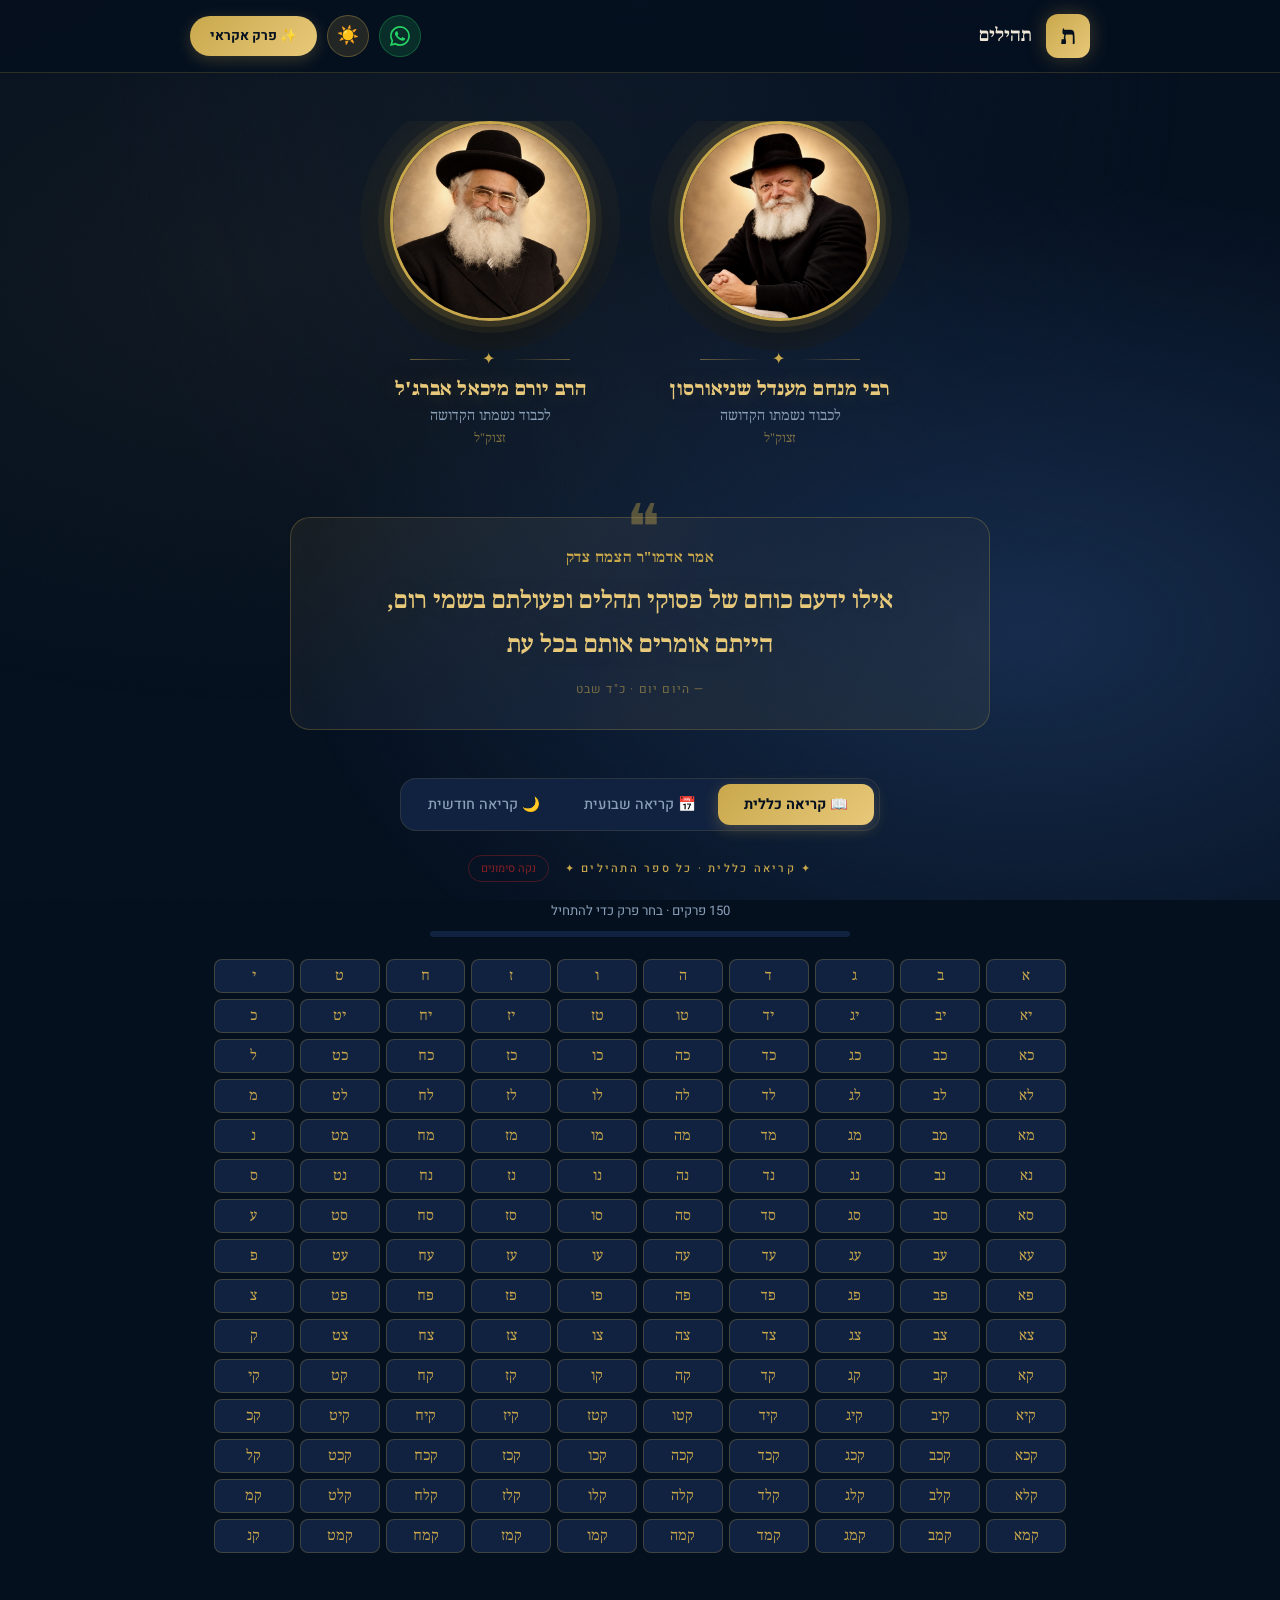
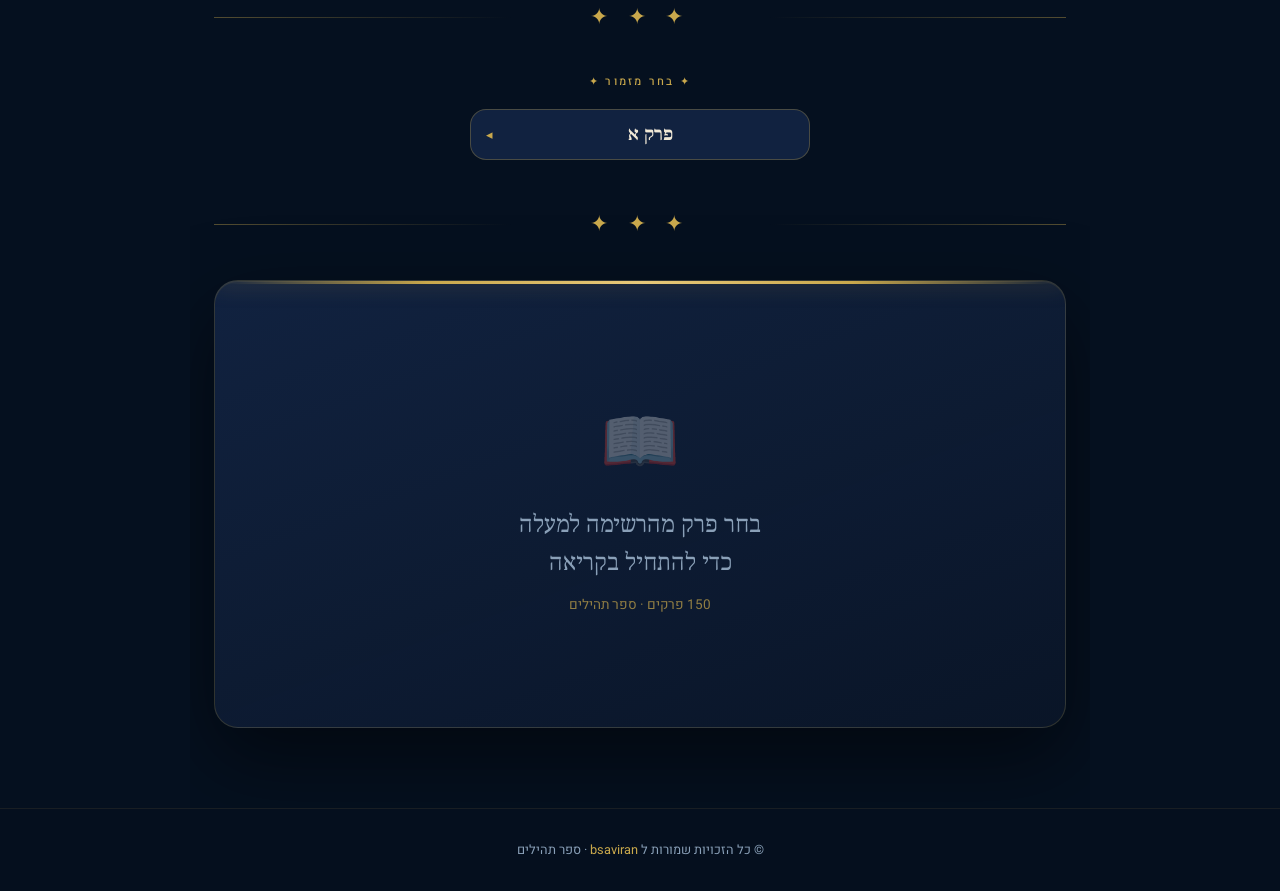
==== commit 6b61b0a4: "תמונות חדשות לרבי מלובביץ ולרב יורם אברג'ל Co-Authored-By: Claude Opus 5.5 <noreply@anthropic.com>" ====
--- a/index.html
+++ b/index.html
@@ -27,13 +27,13 @@
         } catch (e) {}
     </script>
     <link href="https://fonts.googleapis.com/css2?family=Noto+Serif+Hebrew:wght@300;400;700;900&family=Heebo:wght@300;400;500;700&display=swap" rel="stylesheet">
-    <link rel="stylesheet" href="style.css?v=9">
+    <link rel="stylesheet" href="style.css?v=10">
 </head>
 <body>
 
     <header>
         <div class="header-inner">
-            <div class="logo">
+            <div class="logo" onclick="goHome()" role="button" tabindex="0" title="לעמוד הראשי" aria-label="לעמוד הראשי">
                 <div class="logo-icon">ת</div>
                 <div class="logo-text">
                     תהילים
@@ -62,7 +62,7 @@
                 <div class="rabbi-frame-outer">
                     <div class="rabbi-glow"></div>
                     <div class="rabbi-frame">
-                        <img src="images/rebbe.jpg" alt="הרבי מלובביץ זצוק&quot;ל" />
+                        <img src="images/rebbe.jpg?v=2" alt="הרבי מלובביץ זצוק&quot;ל" />
                     </div>
                 </div>
                 <div class="rabbi-ornament">
@@ -81,7 +81,7 @@
                 <div class="rabbi-frame-outer">
                     <div class="rabbi-glow"></div>
                     <div class="rabbi-frame">
-                        <img src="images/rav-abergel.webp" alt="הרב יורם מיכאל אברג'ל זצוק&quot;ל" />
+                        <img src="images/rav-abergel.jpg?v=2" alt="הרב יורם מיכאל אברג'ל זצוק&quot;ל" />
                     </div>
                 </div>
                 <div class="rabbi-ornament">
@@ -221,6 +221,6 @@
         <p class="footer-text">© כל הזכויות שמורות ל<span> bsaviran </span> · ספר תהילים</p>
     </footer>
 
-    <script src="app.js?v=7"></script>
+    <script src="app.js?v=8"></script>
 </body>
 </html>
--- a/style.css
+++ b/style.css
@@ -119,6 +119,8 @@
     display: flex;
     align-items: center;
     gap: 14px;
+    cursor: pointer;
+    -webkit-tap-highlight-color: transparent;
 }
 
 .logo-icon {
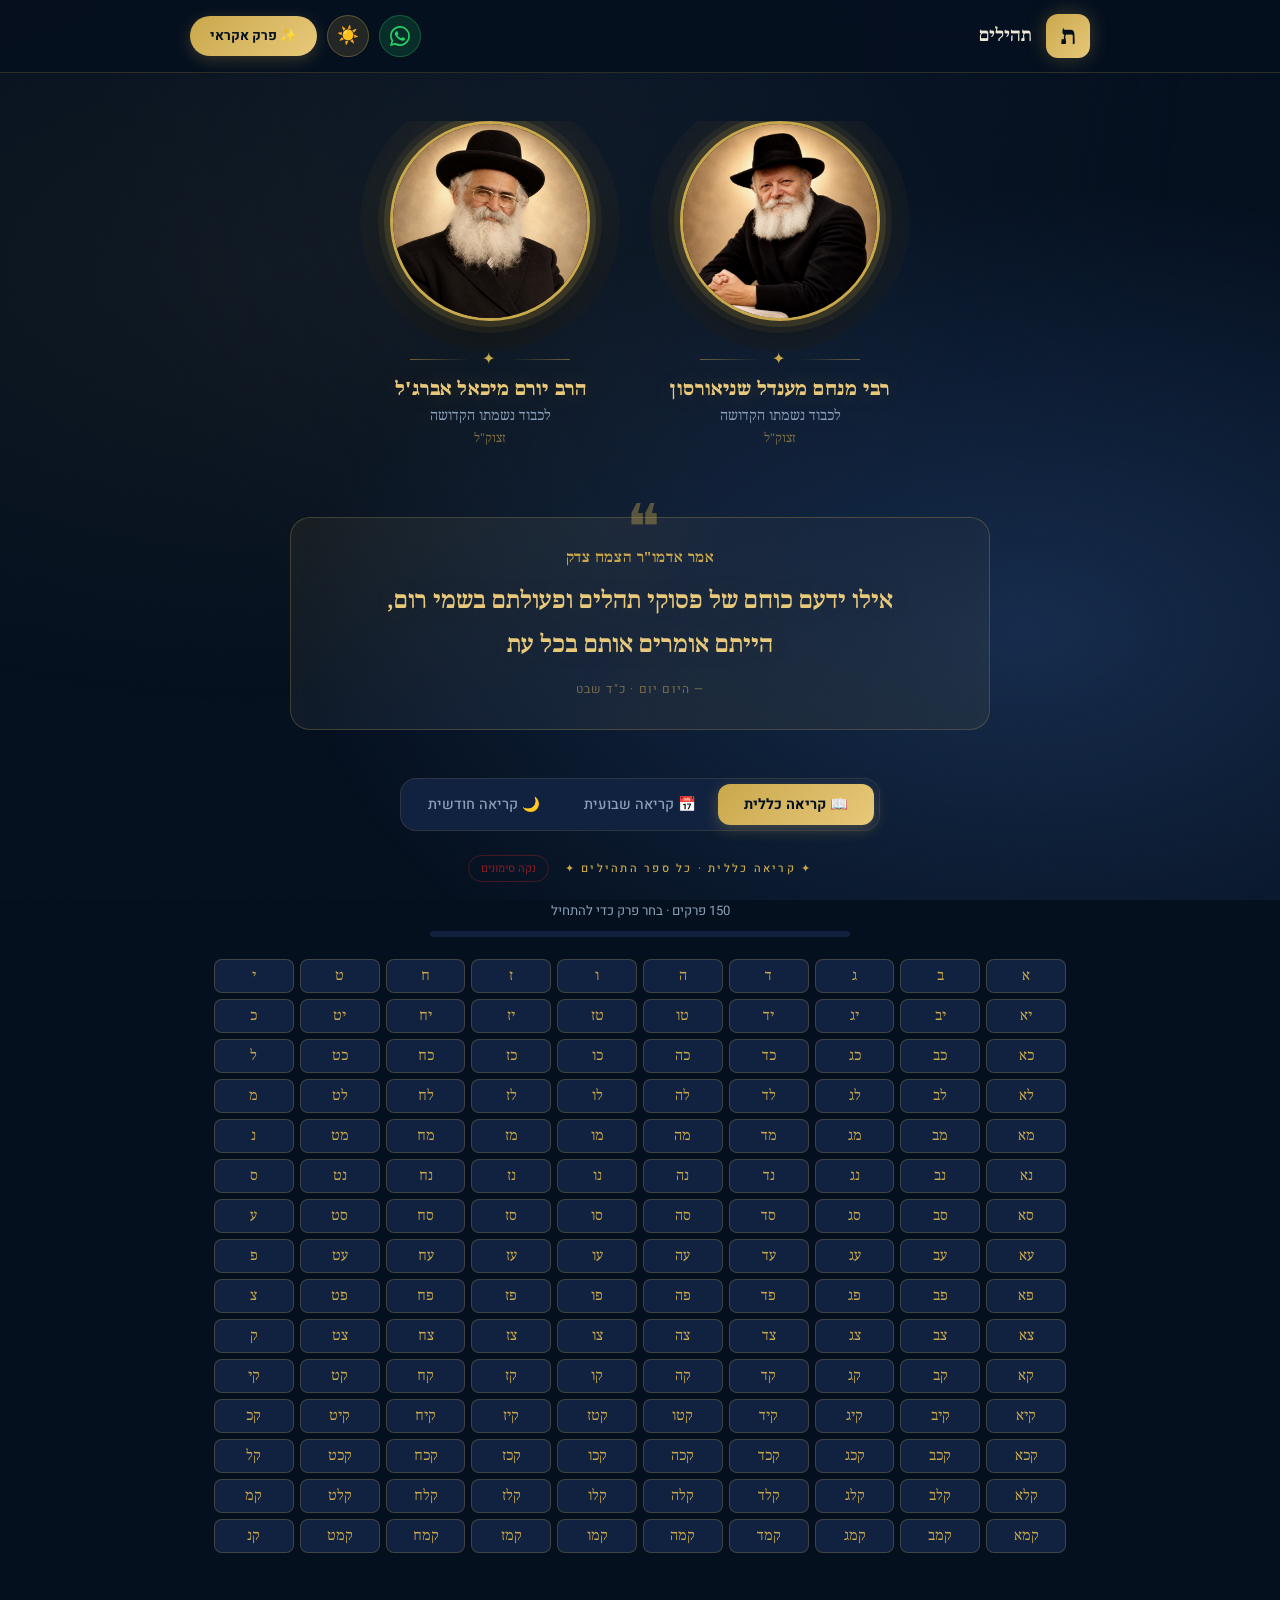
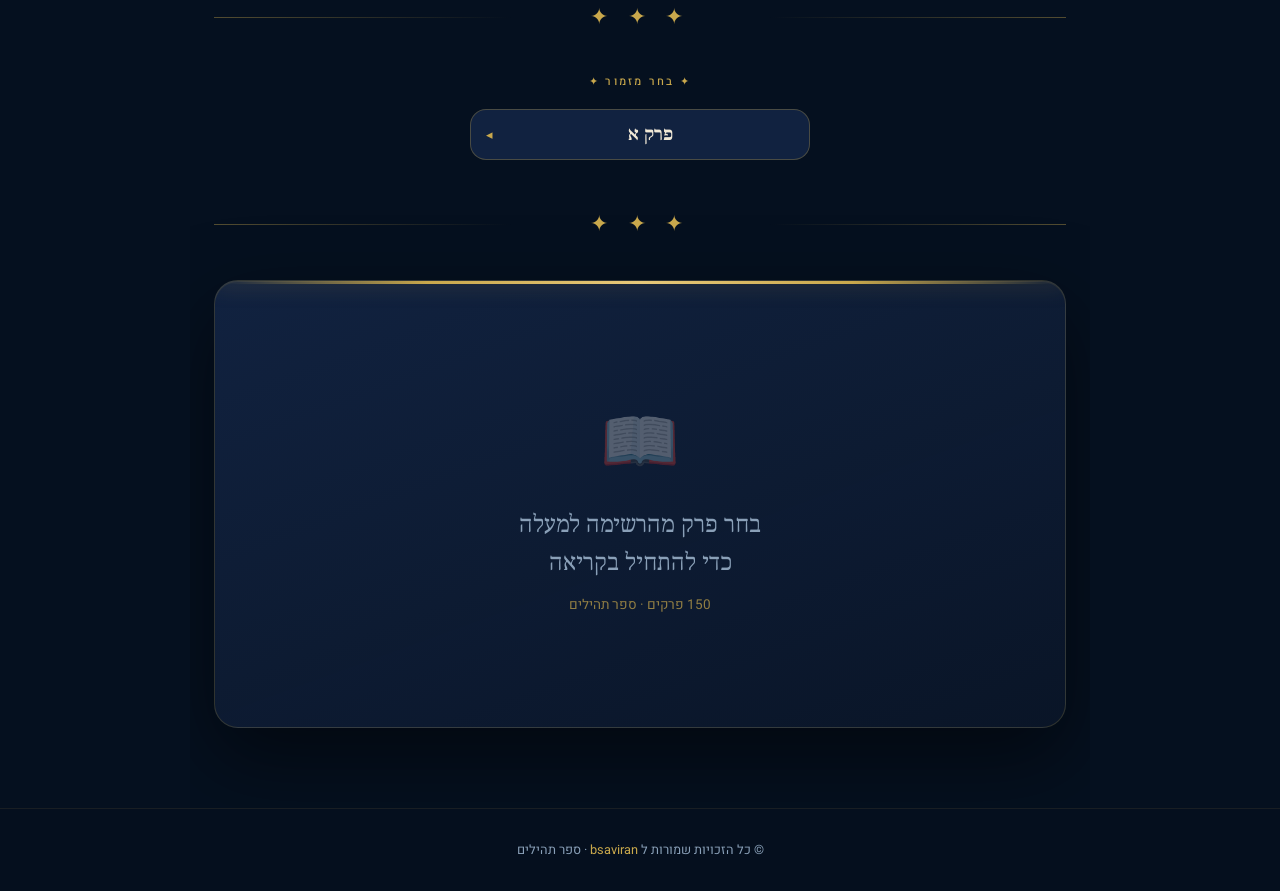
==== commit 07d5be37: "טלפון: שם המשפחה של הרבנים בשורה נפרדת Co-Authored-By: Claude Opus 5.5 <noreply@anthropic.com>" ====
--- a/index.html
+++ b/index.html
@@ -27,7 +27,7 @@
         } catch (e) {}
     </script>
     <link href="https://fonts.googleapis.com/css2?family=Noto+Serif+Hebrew:wght@300;400;700;900&family=Heebo:wght@300;400;500;700&display=swap" rel="stylesheet">
-    <link rel="stylesheet" href="style.css?v=10">
+    <link rel="stylesheet" href="style.css?v=11">
 </head>
 <body>
 
@@ -70,7 +70,7 @@
                     <span class="rabbi-ornament-star">✦</span>
                     <div class="rabbi-ornament-line left"></div>
                 </div>
-                <div class="rabbi-name" style="font-size:1.15rem;">רבי מנחם מענדל שניאורסון</div>
+                <div class="rabbi-name" style="font-size:1.15rem;">רבי מנחם מענדל<br class="br-mobile"> שניאורסון</div>
                 <div class="rabbi-sub">לכבוד נשמתו הקדושה</div>
                 <div class="rabbi-zl">זצוק"ל</div>
             </div>
@@ -89,7 +89,7 @@
                     <span class="rabbi-ornament-star">✦</span>
                     <div class="rabbi-ornament-line left"></div>
                 </div>
-                <div class="rabbi-name" style="font-size:1.15rem;">הרב יורם מיכאל אברג'ל</div>
+                <div class="rabbi-name" style="font-size:1.15rem;">הרב יורם מיכאל<br class="br-mobile"> אברג'ל</div>
                 <div class="rabbi-sub">לכבוד נשמתו הקדושה</div>
                 <div class="rabbi-zl">זצוק"ל</div>
             </div>
--- a/style.css
+++ b/style.css
@@ -1432,3 +1432,7 @@
     #perekBody { font-size: calc(1.35rem * var(--text-scale, 1)); }
     .card-inner { padding: 2rem 1.5rem; }
 }
+
+/* ירידת שורה לפני שם המשפחה של הרבנים – רק בטלפון */
+.br-mobile { display: none; }
+@media (max-width: 600px) { .br-mobile { display: inline; } }
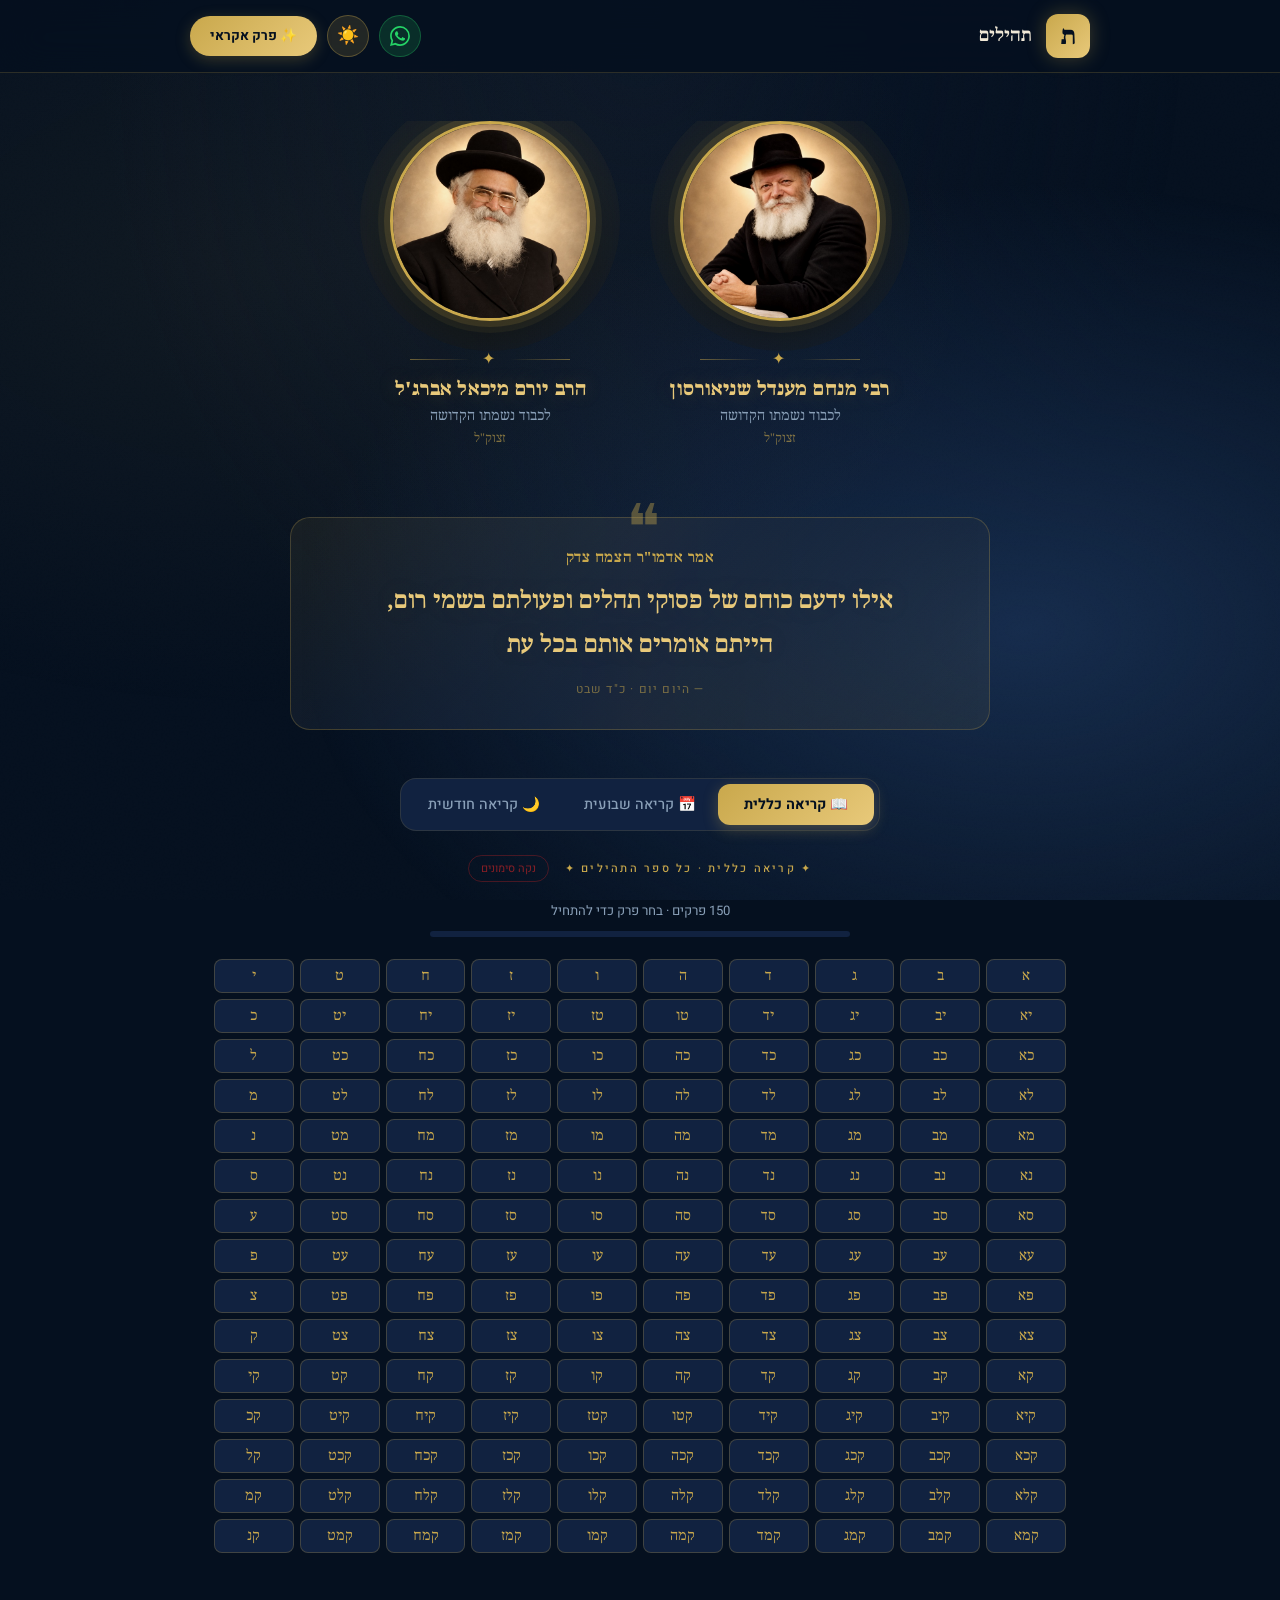
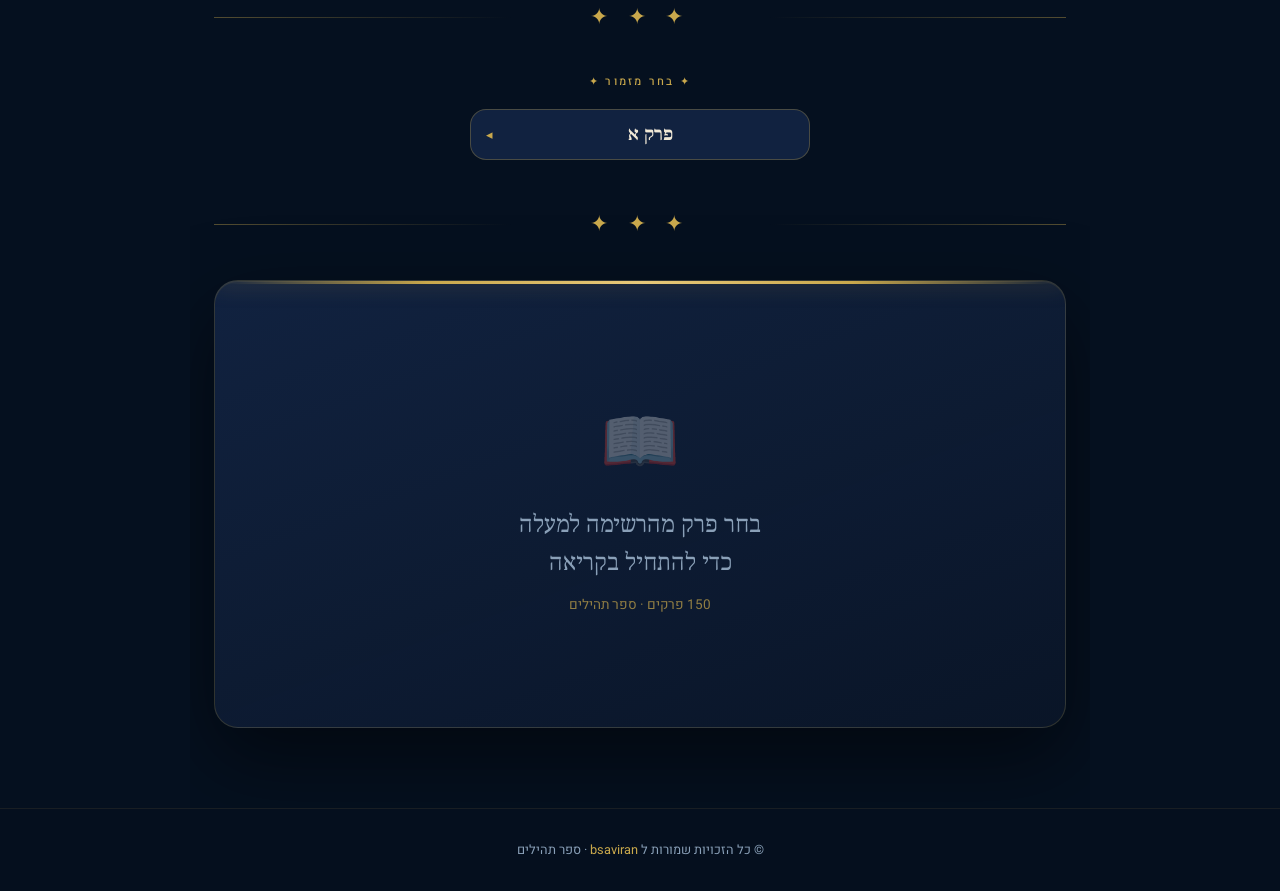
==== commit 3fd605c3: "תמונות הרבנים מופיעות מיד בכניסה - ביטול ההופעה ההדרגתית של שורת הרבנים - טעינה מוקדמת של התמונות בר" ====
--- a/index.html
+++ b/index.html
@@ -27,7 +27,9 @@
         } catch (e) {}
     </script>
     <link href="https://fonts.googleapis.com/css2?family=Noto+Serif+Hebrew:wght@300;400;700;900&family=Heebo:wght@300;400;500;700&display=swap" rel="stylesheet">
-    <link rel="stylesheet" href="style.css?v=11">
+    <link rel="preload" as="image" href="images/rebbe.jpg?v=2">
+    <link rel="preload" as="image" href="images/rav-abergel.jpg?v=2">
+    <link rel="stylesheet" href="style.css?v=13">
 </head>
 <body>
 
@@ -55,14 +57,14 @@
 
 
         <!-- Rabbis Tribute -->
-        <div class="rabbis-row animate-in">
+        <div class="rabbis-row">
 
             <!-- Lubavitcher Rebbe -->
             <div class="rabbi-tribute">
                 <div class="rabbi-frame-outer">
                     <div class="rabbi-glow"></div>
                     <div class="rabbi-frame">
-                        <img src="images/rebbe.jpg?v=2" alt="הרבי מלובביץ זצוק&quot;ל" />
+                        <img src="images/rebbe.jpg?v=2" fetchpriority="high" decoding="sync" alt="הרבי מלובביץ זצוק&quot;ל" />
                     </div>
                 </div>
                 <div class="rabbi-ornament">
@@ -81,7 +83,7 @@
                 <div class="rabbi-frame-outer">
                     <div class="rabbi-glow"></div>
                     <div class="rabbi-frame">
-                        <img src="images/rav-abergel.jpg?v=2" alt="הרב יורם מיכאל אברג'ל זצוק&quot;ל" />
+                        <img src="images/rav-abergel.jpg?v=2" fetchpriority="high" decoding="sync" alt="הרב יורם מיכאל אברג'ל זצוק&quot;ל" />
                     </div>
                 </div>
                 <div class="rabbi-ornament">
@@ -221,6 +223,6 @@
         <p class="footer-text">© כל הזכויות שמורות ל<span> bsaviran </span> · ספר תהילים</p>
     </footer>
 
-    <script src="app.js?v=8"></script>
+    <script src="app.js?v=9"></script>
 </body>
 </html>
--- a/style.css
+++ b/style.css
@@ -1016,12 +1016,6 @@
 }
 @media (min-width: 600px) { #perekBody { font-size: calc(1.75rem * var(--text-scale, 1)); } }
 
-.verse-sep {
-    color: rgba(201,168,76,0.35);
-    font-size: 1rem;
-    padding: 0 6px;
-    vertical-align: middle;
-}
 
 #loader {
     text-align: center;
@@ -1436,3 +1430,6 @@
 /* ירידת שורה לפני שם המשפחה של הרבנים – רק בטלפון */
 .br-mobile { display: none; }
 @media (max-width: 600px) { .br-mobile { display: inline; } }
+
+/* סימן פרשה פתוחה {פ} מהטקסט המסורתי – מוסתר בתצוגה (ירידת השורה אחריו נשארת) */
+.mam-spi-pe { display: none; }
